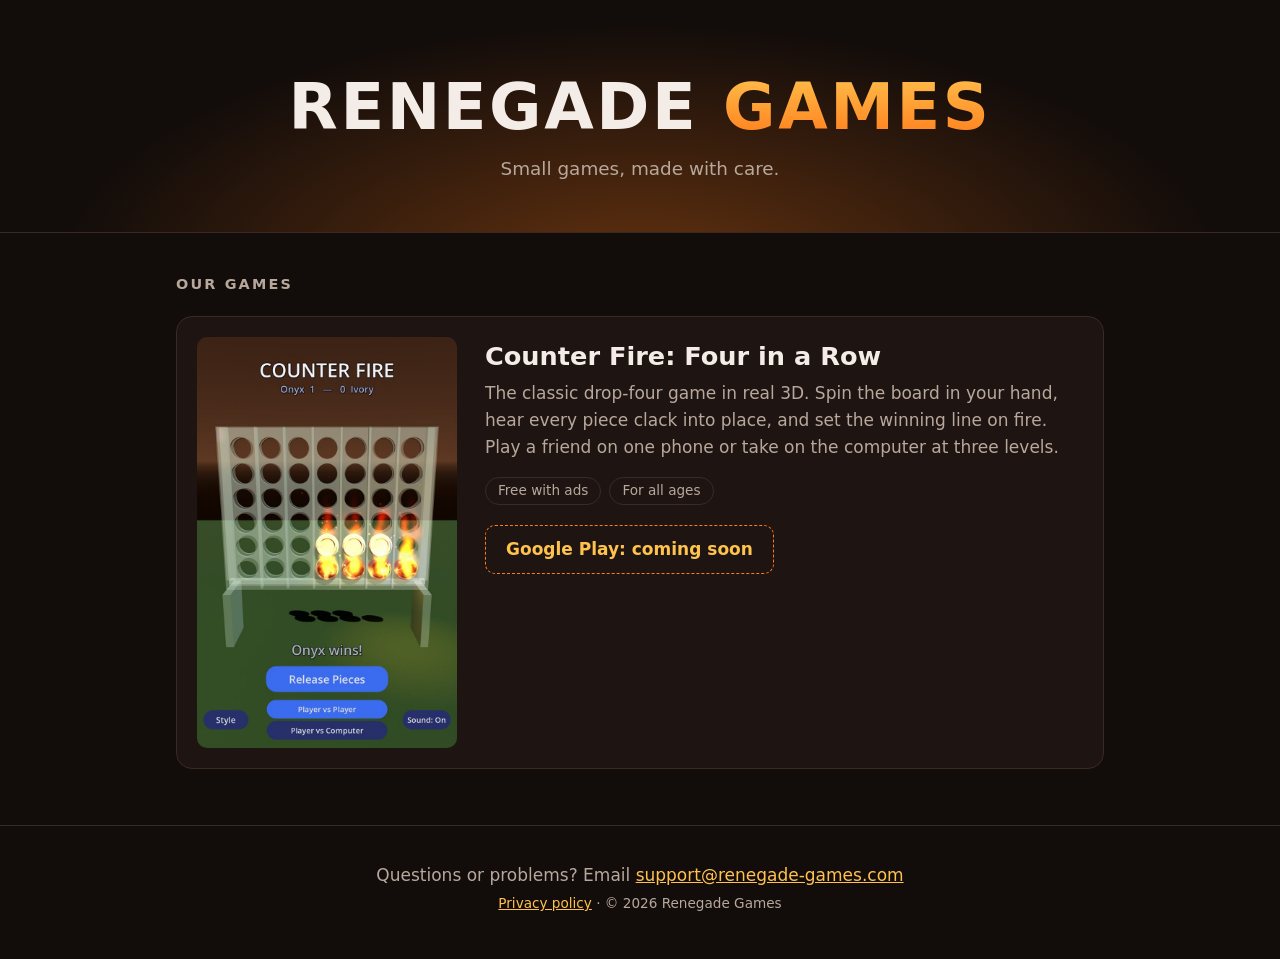
==== index.html @ 84af5c5f "Renegade Games one-page site with privacy policy Co-Authored-By: Claude Opus 5.5 <noreply@anthropic." ====
<!doctype html>
<html lang="en">
<head>
<meta charset="utf-8">
<meta name="viewport" content="width=device-width, initial-scale=1">
<title>Renegade Games</title>
<meta name="description" content="Renegade Games makes small, polished games for phones. Home of Counter Fire: Four in a Row.">
<link rel="stylesheet" href="style.css">
</head>
<body>
<header class="hero">
  <h1>Renegade <span>Games</span></h1>
  <p>Small games, made with care.</p>
</header>

<main>
  <h2 class="section-title">Our games</h2>
  <div class="games">
    <article class="game">
      <img src="images/counter-fire.jpg" width="720" height="1138"
           alt="Counter Fire: a glass Four in a Row board with the winning line of pieces on fire">
      <div class="game-body">
        <h3>Counter Fire: Four in a Row</h3>
        <p>
          The classic drop-four game in real 3D. Spin the board in your hand, hear every piece clack
          into place, and set the winning line on fire. Play a friend on one phone or take on the
          computer at three levels.
        </p>
        <ul class="tags">
          <li>Free with ads</li>
          <li>For all ages</li>
        </ul>
        <div class="stores">
          <span class="store soon">Google Play: coming soon</span>
        </div>
      </div>
    </article>
  </div>
</main>

<footer>
  <p>Questions or problems? Email <a href="mailto:support@renegade-games.com">support@renegade-games.com</a></p>
  <p class="small"><a href="privacy.html">Privacy policy</a> · © 2026 Renegade Games</p>
</footer>
</body>
</html>
---- style.css ----
:root {
  --bg: #120c0a;
  --panel: #1e1512;
  --line: #3a2a22;
  --text: #f4ece6;
  --muted: #b8a89c;
  --fire: #ff7a1a;
  --fire-hot: #ffc24d;
}

* { box-sizing: border-box; }

body {
  margin: 0;
  background: var(--bg);
  color: var(--text);
  font: 17px/1.6 system-ui, -apple-system, "Segoe UI", Roboto, sans-serif;
}

a { color: var(--fire-hot); }

.hero {
  padding: 72px 16px 48px;
  text-align: center;
  background: radial-gradient(ellipse at 50% 120%, rgba(255, 122, 26, 0.35), transparent 65%);
  border-bottom: 1px solid var(--line);
}

.hero h1 {
  margin: 0;
  font-size: clamp(2.4rem, 8vw, 4rem);
  letter-spacing: 0.04em;
  text-transform: uppercase;
  line-height: 1.1;
}

.hero h1 span {
  background: linear-gradient(180deg, var(--fire-hot), var(--fire));
  -webkit-background-clip: text;
  background-clip: text;
  color: transparent;
}

.hero p { margin: 12px 0 0; color: var(--muted); font-size: 1.15rem; }

main { max-width: 960px; margin: 0 auto; padding: 40px 16px 56px; }

.section-title {
  margin: 0 0 20px;
  font-size: 0.9rem;
  letter-spacing: 0.15em;
  text-transform: uppercase;
  color: var(--muted);
}

.games { display: grid; gap: 24px; }

.game {
  display: grid;
  grid-template-columns: minmax(0, 260px) 1fr;
  gap: 28px;
  padding: 20px;
  background: var(--panel);
  border: 1px solid var(--line);
  border-radius: 16px;
}

.game img {
  width: 100%;
  height: auto;
  border-radius: 10px;
  display: block;
}

.game h3 { margin: 4px 0 8px; font-size: 1.6rem; line-height: 1.2; }
.game p { margin: 0 0 16px; color: var(--muted); }

.tags { display: flex; flex-wrap: wrap; gap: 8px; margin: 0 0 20px; padding: 0; list-style: none; }
.tags li {
  padding: 2px 12px;
  border: 1px solid var(--line);
  border-radius: 999px;
  font-size: 0.85rem;
  color: var(--muted);
}

.stores { display: flex; flex-wrap: wrap; gap: 12px; }
.store {
  display: inline-block;
  padding: 10px 20px;
  border-radius: 10px;
  font-weight: 600;
  text-decoration: none;
  background: linear-gradient(180deg, var(--fire-hot), var(--fire));
  color: #1a0d05;
}
.store.soon {
  background: transparent;
  border: 1px dashed var(--fire);
  color: var(--fire-hot);
}

footer {
  padding: 32px 16px 40px;
  text-align: center;
  border-top: 1px solid var(--line);
  color: var(--muted);
}
footer p { margin: 4px 0; }
.small { font-size: 0.85rem; }

/* Privacy policy page */
.doc { max-width: 720px; margin: 0 auto; padding: 40px 16px 56px; }
.doc h1 { font-size: 2rem; line-height: 1.2; margin: 0 0 4px; }
.doc h2 { font-size: 1.2rem; margin: 32px 0 8px; color: var(--fire-hot); }
.doc p, .doc li { color: var(--muted); }
.doc .back { display: inline-block; margin-bottom: 24px; }

@media (max-width: 640px) {
  .game { grid-template-columns: 1fr; }
  .game img { max-width: 280px; margin: 0 auto; }
}
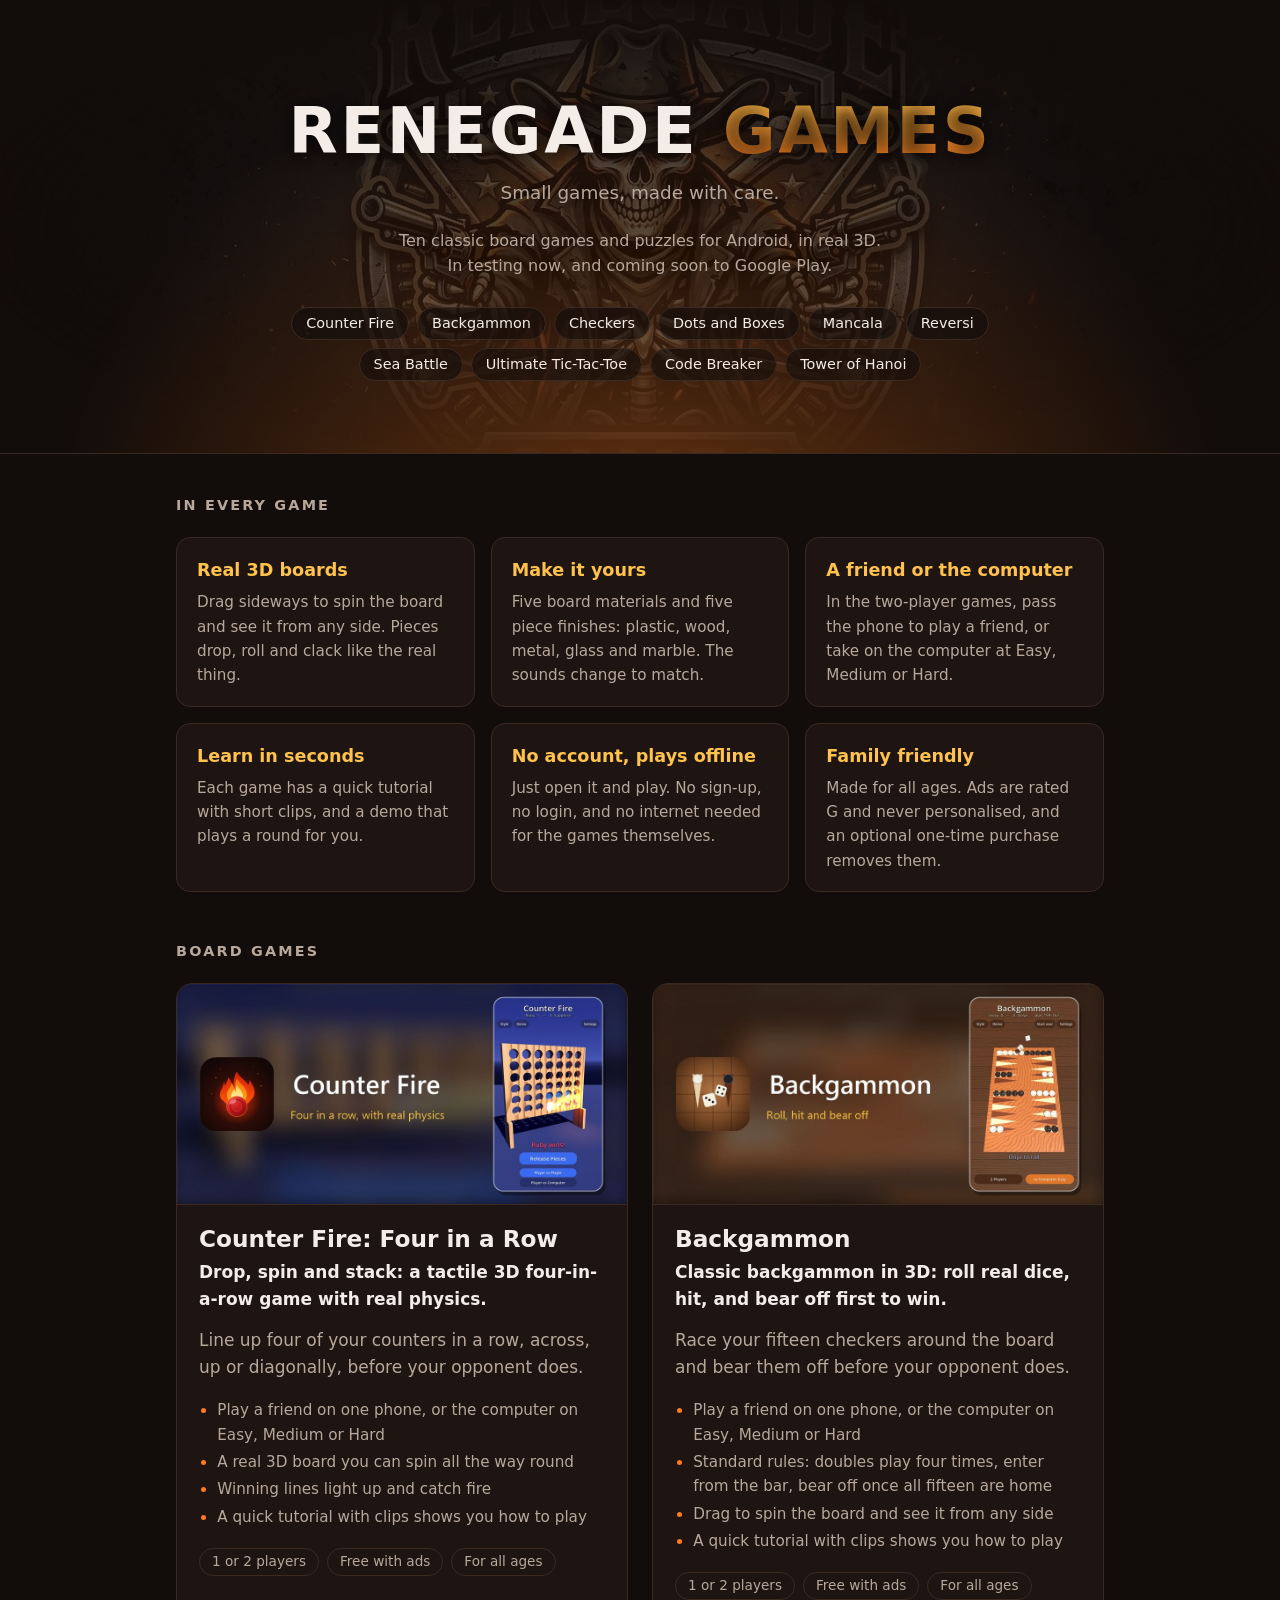
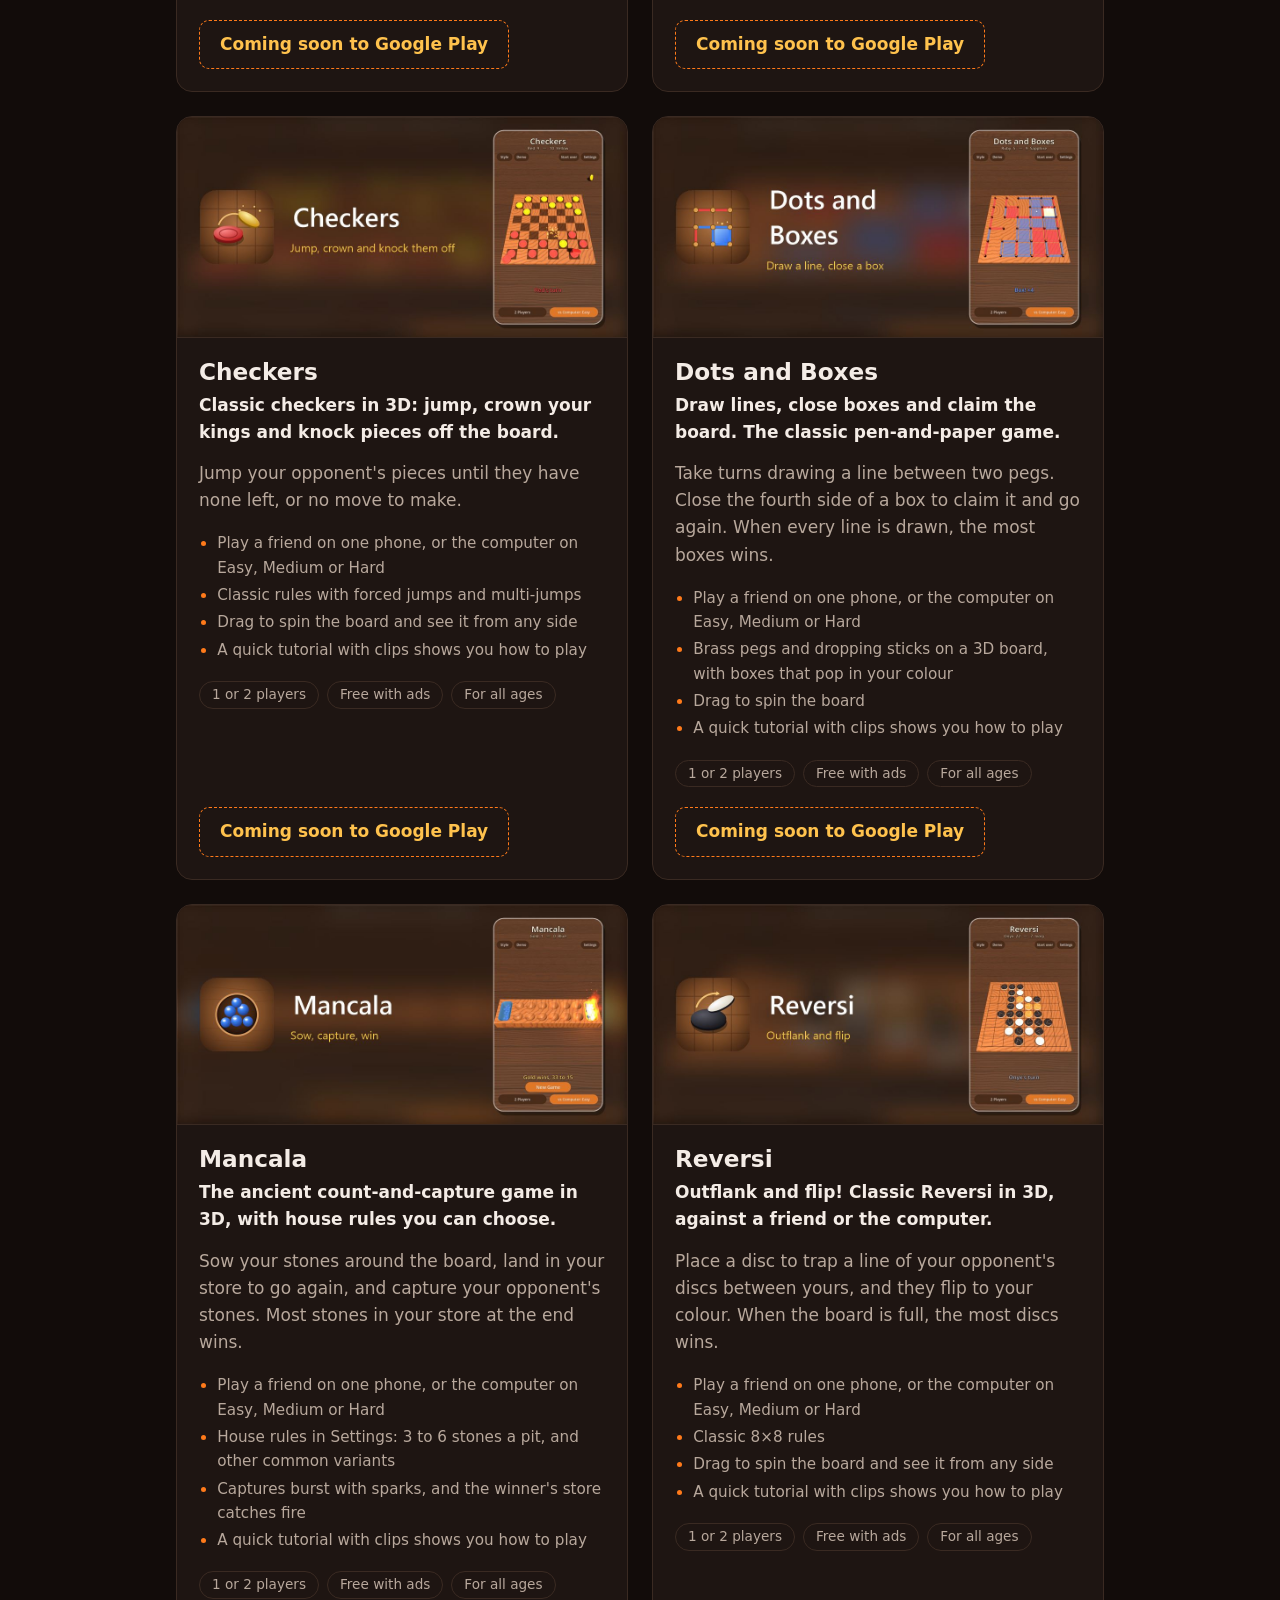
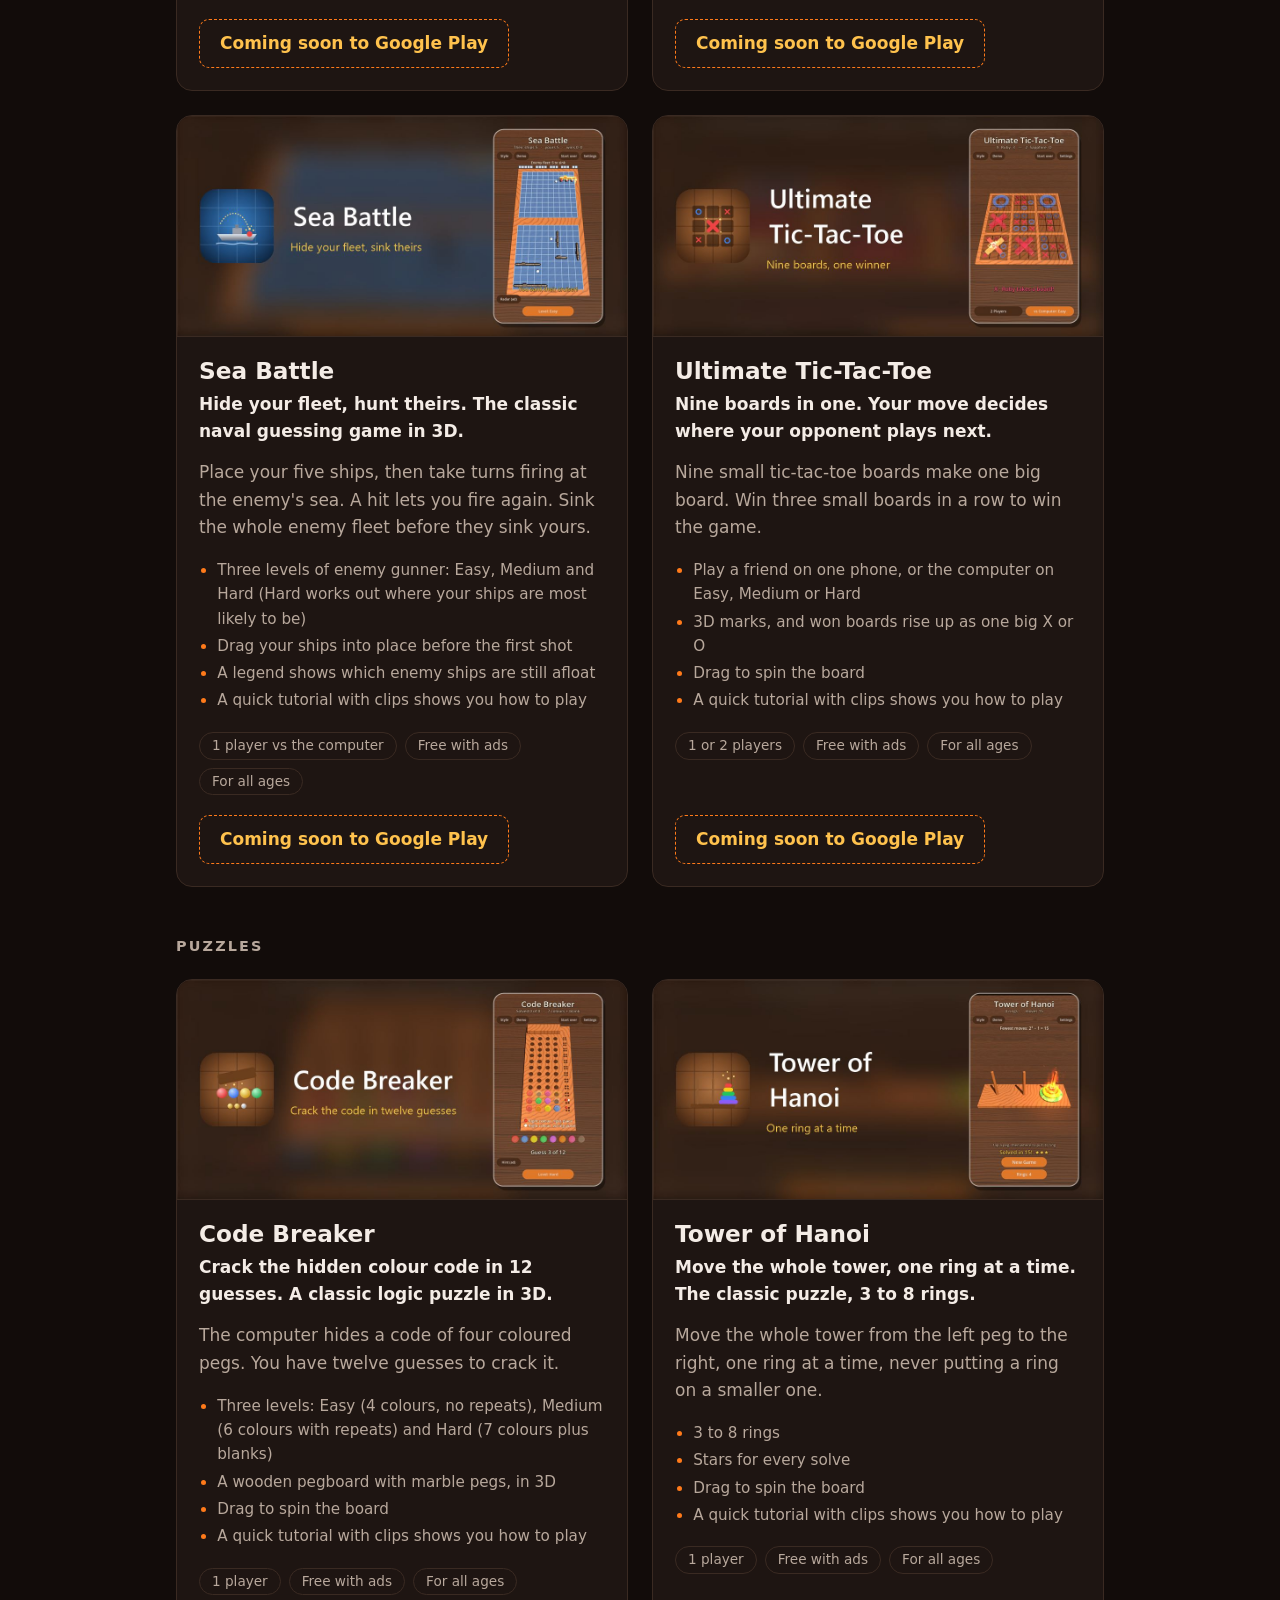
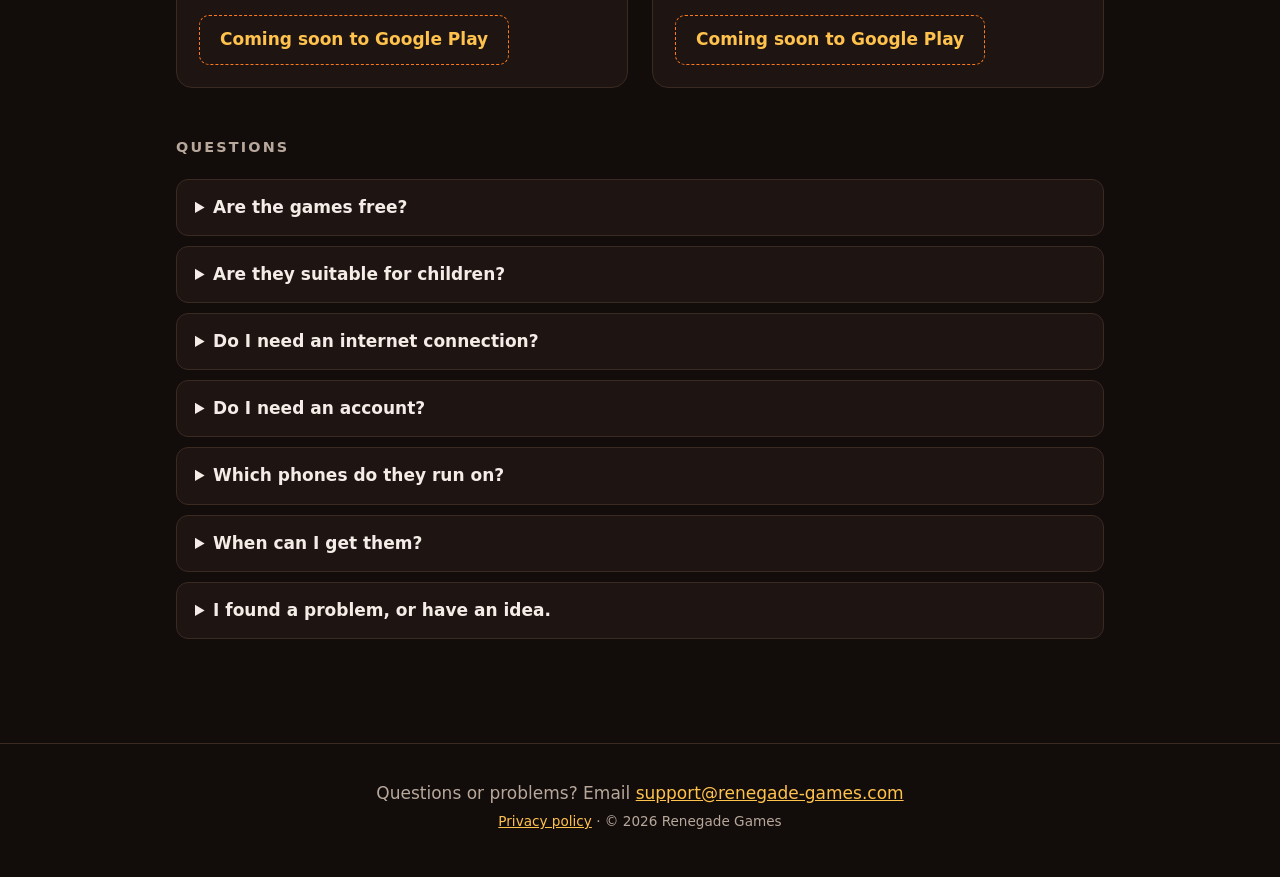
==== commit 5991660e: "All ten games on the home page, what every game shares, and a FAQ The page is built from the Play li" ====
--- a/index.html
+++ b/index.html
@@ -4,38 +4,283 @@
 <meta charset="utf-8">
 <meta name="viewport" content="width=device-width, initial-scale=1">
 <title>Renegade Games</title>
-<meta name="description" content="Renegade Games makes small, polished games for phones. Home of Counter Fire: Four in a Row.">
+<meta name="description" content="Renegade Games makes classic board games and puzzles for Android phones, in real 3D: Counter Fire, Backgammon, Checkers, Mancala, Reversi and more. Free, for all ages, and they play offline.">
+<meta property="og:title" content="Renegade Games">
+<meta property="og:description" content="Ten classic board games and puzzles for Android, in real 3D. Free, for all ages.">
+<meta property="og:image" content="https://renegade-games.com/images/renegade-games-backdrop.jpg">
+<meta property="og:url" content="https://renegade-games.com/">
 <link rel="stylesheet" href="style.css">
 </head>
 <body>
 <header class="hero">
   <h1>Renegade <span>Games</span></h1>
   <p>Small games, made with care.</p>
+  <p class="hero-note">Ten classic board games and puzzles for Android, in real 3D.<br>In testing now, and coming soon to Google Play.</p>
+  <nav class="jump" aria-label="Jump to a game">
+    <a href="#counter-fire">Counter Fire</a>
+    <a href="#backgammon">Backgammon</a>
+    <a href="#checkers">Checkers</a>
+    <a href="#dots-and-boxes">Dots and Boxes</a>
+    <a href="#mancala">Mancala</a>
+    <a href="#reversi">Reversi</a>
+    <a href="#sea-battle">Sea Battle</a>
+    <a href="#ultimate-tic-tac-toe">Ultimate Tic-Tac-Toe</a>
+    <a href="#code-breaker">Code Breaker</a>
+    <a href="#tower-of-hanoi">Tower of Hanoi</a>
+  </nav>
 </header>
 
 <main>
-  <h2 class="section-title">Our games</h2>
+  <section class="shared" aria-labelledby="shared-title">
+    <h2 class="section-title" id="shared-title">In every game</h2>
+    <div class="features">
+      <div><h3>Real 3D boards</h3><p>Drag sideways to spin the board and see it from any side. Pieces drop, roll and clack like the real thing.</p></div>
+      <div><h3>Make it yours</h3><p>Five board materials and five piece finishes: plastic, wood, metal, glass and marble. The sounds change to match.</p></div>
+      <div><h3>A friend or the computer</h3><p>In the two-player games, pass the phone to play a friend, or take on the computer at Easy, Medium or Hard.</p></div>
+      <div><h3>Learn in seconds</h3><p>Each game has a quick tutorial with short clips, and a demo that plays a round for you.</p></div>
+      <div><h3>No account, plays offline</h3><p>Just open it and play. No sign-up, no login, and no internet needed for the games themselves.</p></div>
+      <div><h3>Family friendly</h3><p>Made for all ages. Ads are rated G and never personalised, and an optional one-time purchase removes them.</p></div>
+    </div>
+  </section>
+
+  <h2 class="section-title" id="board-games">Board games</h2>
   <div class="games">
-    <article class="game">
-      <img src="images/counter-fire.jpg" width="720" height="1138"
-           alt="Counter Fire: a glass Four in a Row board with the winning line of pieces on fire">
+    <article class="game" id="counter-fire">
+      <img src="images/counter-fire-banner.jpg" width="1024" height="500" alt="Counter Fire: Four in a Row: the game's icon beside a phone showing it">
       <div class="game-body">
         <h3>Counter Fire: Four in a Row</h3>
-        <p>
-          The classic drop-four game in real 3D. Spin the board in your hand, hear every piece clack
-          into place, and set the winning line on fire. Play a friend on one phone or take on the
-          computer at three levels.
-        </p>
-        <ul class="tags">
-          <li>Free with ads</li>
-          <li>For all ages</li>
-        </ul>
-        <div class="stores">
-          <span class="store soon">Google Play: coming soon</span>
-        </div>
+        <p class="lead">Drop, spin and stack: a tactile 3D four-in-a-row game with real physics.</p>
+        <p>Line up four of your counters in a row, across, up or diagonally, before your opponent does.</p>
+        <ul class="points">
+          <li>Play a friend on one phone, or the computer on Easy, Medium or Hard</li>
+          <li>A real 3D board you can spin all the way round</li>
+          <li>Winning lines light up and catch fire</li>
+          <li>A quick tutorial with clips shows you how to play</li>
+        </ul>
+        <ul class="tags">
+          <li>1 or 2 players</li>
+          <li>Free with ads</li>
+          <li>For all ages</li>
+        </ul>
+        <div class="stores"><span class="store soon">Coming soon to Google Play</span></div>
+      </div>
+    </article>
+    <article class="game" id="backgammon">
+      <img src="images/backgammon-banner.jpg" width="1024" height="500" loading="lazy" alt="Backgammon: the game's icon beside a phone showing it">
+      <div class="game-body">
+        <h3>Backgammon</h3>
+        <p class="lead">Classic backgammon in 3D: roll real dice, hit, and bear off first to win.</p>
+        <p>Race your fifteen checkers around the board and bear them off before your opponent does.</p>
+        <ul class="points">
+          <li>Play a friend on one phone, or the computer on Easy, Medium or Hard</li>
+          <li>Standard rules: doubles play four times, enter from the bar, bear off once all fifteen are home</li>
+          <li>Drag to spin the board and see it from any side</li>
+          <li>A quick tutorial with clips shows you how to play</li>
+        </ul>
+        <ul class="tags">
+          <li>1 or 2 players</li>
+          <li>Free with ads</li>
+          <li>For all ages</li>
+        </ul>
+        <div class="stores"><span class="store soon">Coming soon to Google Play</span></div>
+      </div>
+    </article>
+    <article class="game" id="checkers">
+      <img src="images/checkers-banner.jpg" width="1024" height="500" loading="lazy" alt="Checkers: the game's icon beside a phone showing it">
+      <div class="game-body">
+        <h3>Checkers</h3>
+        <p class="lead">Classic checkers in 3D: jump, crown your kings and knock pieces off the board.</p>
+        <p>Jump your opponent&#39;s pieces until they have none left, or no move to make.</p>
+        <ul class="points">
+          <li>Play a friend on one phone, or the computer on Easy, Medium or Hard</li>
+          <li>Classic rules with forced jumps and multi-jumps</li>
+          <li>Drag to spin the board and see it from any side</li>
+          <li>A quick tutorial with clips shows you how to play</li>
+        </ul>
+        <ul class="tags">
+          <li>1 or 2 players</li>
+          <li>Free with ads</li>
+          <li>For all ages</li>
+        </ul>
+        <div class="stores"><span class="store soon">Coming soon to Google Play</span></div>
+      </div>
+    </article>
+    <article class="game" id="dots-and-boxes">
+      <img src="images/dots-and-boxes-banner.jpg" width="1024" height="500" loading="lazy" alt="Dots and Boxes: the game's icon beside a phone showing it">
+      <div class="game-body">
+        <h3>Dots and Boxes</h3>
+        <p class="lead">Draw lines, close boxes and claim the board. The classic pen-and-paper game.</p>
+        <p>Take turns drawing a line between two pegs. Close the fourth side of a box to claim it and go again. When every line is drawn, the most boxes wins.</p>
+        <ul class="points">
+          <li>Play a friend on one phone, or the computer on Easy, Medium or Hard</li>
+          <li>Brass pegs and dropping sticks on a 3D board, with boxes that pop in your colour</li>
+          <li>Drag to spin the board</li>
+          <li>A quick tutorial with clips shows you how to play</li>
+        </ul>
+        <ul class="tags">
+          <li>1 or 2 players</li>
+          <li>Free with ads</li>
+          <li>For all ages</li>
+        </ul>
+        <div class="stores"><span class="store soon">Coming soon to Google Play</span></div>
+      </div>
+    </article>
+    <article class="game" id="mancala">
+      <img src="images/mancala-banner.jpg" width="1024" height="500" loading="lazy" alt="Mancala: the game's icon beside a phone showing it">
+      <div class="game-body">
+        <h3>Mancala</h3>
+        <p class="lead">The ancient count-and-capture game in 3D, with house rules you can choose.</p>
+        <p>Sow your stones around the board, land in your store to go again, and capture your opponent&#39;s stones. Most stones in your store at the end wins.</p>
+        <ul class="points">
+          <li>Play a friend on one phone, or the computer on Easy, Medium or Hard</li>
+          <li>House rules in Settings: 3 to 6 stones a pit, and other common variants</li>
+          <li>Captures burst with sparks, and the winner&#39;s store catches fire</li>
+          <li>A quick tutorial with clips shows you how to play</li>
+        </ul>
+        <ul class="tags">
+          <li>1 or 2 players</li>
+          <li>Free with ads</li>
+          <li>For all ages</li>
+        </ul>
+        <div class="stores"><span class="store soon">Coming soon to Google Play</span></div>
+      </div>
+    </article>
+    <article class="game" id="reversi">
+      <img src="images/reversi-banner.jpg" width="1024" height="500" loading="lazy" alt="Reversi: the game's icon beside a phone showing it">
+      <div class="game-body">
+        <h3>Reversi</h3>
+        <p class="lead">Outflank and flip! Classic Reversi in 3D, against a friend or the computer.</p>
+        <p>Place a disc to trap a line of your opponent&#39;s discs between yours, and they flip to your colour. When the board is full, the most discs wins.</p>
+        <ul class="points">
+          <li>Play a friend on one phone, or the computer on Easy, Medium or Hard</li>
+          <li>Classic 8&#215;8 rules</li>
+          <li>Drag to spin the board and see it from any side</li>
+          <li>A quick tutorial with clips shows you how to play</li>
+        </ul>
+        <ul class="tags">
+          <li>1 or 2 players</li>
+          <li>Free with ads</li>
+          <li>For all ages</li>
+        </ul>
+        <div class="stores"><span class="store soon">Coming soon to Google Play</span></div>
+      </div>
+    </article>
+    <article class="game" id="sea-battle">
+      <img src="images/sea-battle-banner.jpg" width="1024" height="500" loading="lazy" alt="Sea Battle: the game's icon beside a phone showing it">
+      <div class="game-body">
+        <h3>Sea Battle</h3>
+        <p class="lead">Hide your fleet, hunt theirs. The classic naval guessing game in 3D.</p>
+        <p>Place your five ships, then take turns firing at the enemy&#39;s sea. A hit lets you fire again. Sink the whole enemy fleet before they sink yours.</p>
+        <ul class="points">
+          <li>Three levels of enemy gunner: Easy, Medium and Hard (Hard works out where your ships are most likely to be)</li>
+          <li>Drag your ships into place before the first shot</li>
+          <li>A legend shows which enemy ships are still afloat</li>
+          <li>A quick tutorial with clips shows you how to play</li>
+        </ul>
+        <ul class="tags">
+          <li>1 player vs the computer</li>
+          <li>Free with ads</li>
+          <li>For all ages</li>
+        </ul>
+        <div class="stores"><span class="store soon">Coming soon to Google Play</span></div>
+      </div>
+    </article>
+    <article class="game" id="ultimate-tic-tac-toe">
+      <img src="images/ultimate-tic-tac-toe-banner.jpg" width="1024" height="500" loading="lazy" alt="Ultimate Tic-Tac-Toe: the game's icon beside a phone showing it">
+      <div class="game-body">
+        <h3>Ultimate Tic-Tac-Toe</h3>
+        <p class="lead">Nine boards in one. Your move decides where your opponent plays next.</p>
+        <p>Nine small tic-tac-toe boards make one big board. Win three small boards in a row to win the game.</p>
+        <ul class="points">
+          <li>Play a friend on one phone, or the computer on Easy, Medium or Hard</li>
+          <li>3D marks, and won boards rise up as one big X or O</li>
+          <li>Drag to spin the board</li>
+          <li>A quick tutorial with clips shows you how to play</li>
+        </ul>
+        <ul class="tags">
+          <li>1 or 2 players</li>
+          <li>Free with ads</li>
+          <li>For all ages</li>
+        </ul>
+        <div class="stores"><span class="store soon">Coming soon to Google Play</span></div>
       </div>
     </article>
   </div>
+  <h2 class="section-title" id="puzzles">Puzzles</h2>
+  <div class="games">
+    <article class="game" id="code-breaker">
+      <img src="images/code-breaker-banner.jpg" width="1024" height="500" loading="lazy" alt="Code Breaker: the game's icon beside a phone showing it">
+      <div class="game-body">
+        <h3>Code Breaker</h3>
+        <p class="lead">Crack the hidden colour code in 12 guesses. A classic logic puzzle in 3D.</p>
+        <p>The computer hides a code of four coloured pegs. You have twelve guesses to crack it.</p>
+        <ul class="points">
+          <li>Three levels: Easy (4 colours, no repeats), Medium (6 colours with repeats) and Hard (7 colours plus blanks)</li>
+          <li>A wooden pegboard with marble pegs, in 3D</li>
+          <li>Drag to spin the board</li>
+          <li>A quick tutorial with clips shows you how to play</li>
+        </ul>
+        <ul class="tags">
+          <li>1 player</li>
+          <li>Free with ads</li>
+          <li>For all ages</li>
+        </ul>
+        <div class="stores"><span class="store soon">Coming soon to Google Play</span></div>
+      </div>
+    </article>
+    <article class="game" id="tower-of-hanoi">
+      <img src="images/tower-of-hanoi-banner.jpg" width="1024" height="500" loading="lazy" alt="Tower of Hanoi: the game's icon beside a phone showing it">
+      <div class="game-body">
+        <h3>Tower of Hanoi</h3>
+        <p class="lead">Move the whole tower, one ring at a time. The classic puzzle, 3 to 8 rings.</p>
+        <p>Move the whole tower from the left peg to the right, one ring at a time, never putting a ring on a smaller one.</p>
+        <ul class="points">
+          <li>3 to 8 rings</li>
+          <li>Stars for every solve</li>
+          <li>Drag to spin the board</li>
+          <li>A quick tutorial with clips shows you how to play</li>
+        </ul>
+        <ul class="tags">
+          <li>1 player</li>
+          <li>Free with ads</li>
+          <li>For all ages</li>
+        </ul>
+        <div class="stores"><span class="store soon">Coming soon to Google Play</span></div>
+      </div>
+    </article>
+  </div>
+
+  <section class="faq" aria-labelledby="faq-title">
+    <h2 class="section-title" id="faq-title">Questions</h2>
+    <details>
+      <summary>Are the games free?</summary>
+      <p>Yes. Every game is free to download and play. There's an ad between games now and then; you can remove all ads from a game with an optional one-time purchase in its Settings. You can also leave a tip there if you'd like to support us.</p>
+    </details>
+    <details>
+      <summary>Are they suitable for children?</summary>
+      <p>Yes. The games are for all ages, and they follow Google Play's Families policy. Ads are set up for children: only family-friendly ads, never personalised. Purchases go through Google Play's own screen, which asks for a password or a parent's approval.</p>
+    </details>
+    <details>
+      <summary>Do I need an internet connection?</summary>
+      <p>No. The games play offline. Ads only appear when you're connected.</p>
+    </details>
+    <details>
+      <summary>Do I need an account?</summary>
+      <p>No. There's nothing to sign up for. Your settings are saved on your phone.</p>
+    </details>
+    <details>
+      <summary>Which phones do they run on?</summary>
+      <p>Android phones, through Google Play. They're built for phones held upright.</p>
+    </details>
+    <details>
+      <summary>When can I get them?</summary>
+      <p>The games are being tested now and will arrive on Google Play soon. Each game's button on this page will link straight to it.</p>
+    </details>
+    <details>
+      <summary>I found a problem, or have an idea.</summary>
+      <p>We'd love to hear it. Email <a href="mailto:support@renegade-games.com">support@renegade-games.com</a> and tell us which game and what happened.</p>
+    </details>
+  </section>
 </main>
 
 <footer>
@@ -43,4 +288,4 @@
   <p class="small"><a href="privacy.html">Privacy policy</a> · © 2026 Renegade Games</p>
 </footer>
 </body>
-</html>
+</html>
--- a/style.css
+++ b/style.css
@@ -20,11 +20,28 @@
 a { color: var(--fire-hot); }
 
 .hero {
-  padding: 72px 16px 48px;
+  position: relative;
+  isolation: isolate;
+  overflow: hidden;
+  padding: 96px 16px 72px;
   text-align: center;
   background: radial-gradient(ellipse at 50% 120%, rgba(255, 122, 26, 0.35), transparent 65%);
   border-bottom: 1px solid var(--line);
 }
+
+/* The studio logo, faded behind the heading and melting into the page at the edges. */
+.hero::before {
+  content: "";
+  position: absolute;
+  inset: 0;
+  z-index: -1;
+  background: url("images/renegade-games-backdrop.jpg") center / cover no-repeat;
+  opacity: 0.22;
+  -webkit-mask-image: radial-gradient(ellipse at center, #000 35%, transparent 75%);
+  mask-image: radial-gradient(ellipse at center, #000 35%, transparent 75%);
+}
+
+.hero h1, .hero p { text-shadow: 0 2px 18px rgba(0, 0, 0, 0.85); }
 
 .hero h1 {
   margin: 0;
@@ -53,27 +70,87 @@
   color: var(--muted);
 }
 
-.games { display: grid; gap: 24px; }
+.hero-note { font-size: 1rem !important; margin-top: 20px !important; }
+
+.jump {
+  display: flex;
+  flex-wrap: wrap;
+  justify-content: center;
+  gap: 8px;
+  max-width: 760px;
+  margin: 28px auto 0;
+}
+.jump a {
+  padding: 4px 14px;
+  border: 1px solid var(--line);
+  border-radius: 999px;
+  background: rgba(18, 12, 10, 0.6);
+  color: var(--text);
+  font-size: 0.9rem;
+  text-decoration: none;
+}
+.jump a:hover, .jump a:focus-visible { border-color: var(--fire); color: var(--fire-hot); }
+
+main section, main .games { margin-bottom: 48px; }
+main > .section-title { margin-top: 8px; }
+
+.features {
+  display: grid;
+  grid-template-columns: repeat(auto-fit, minmax(260px, 1fr));
+  gap: 16px;
+}
+.features div {
+  padding: 18px 20px;
+  background: var(--panel);
+  border: 1px solid var(--line);
+  border-radius: 14px;
+}
+.features h3 { margin: 0 0 6px; font-size: 1.1rem; color: var(--fire-hot); }
+.features p { margin: 0; color: var(--muted); font-size: 0.95rem; }
+
+.games {
+  display: grid;
+  grid-template-columns: repeat(auto-fit, minmax(min(100%, 420px), 1fr));
+  gap: 24px;
+}
 
 .game {
-  display: grid;
-  grid-template-columns: minmax(0, 260px) 1fr;
-  gap: 28px;
-  padding: 20px;
+  display: flex;
+  flex-direction: column;
   background: var(--panel);
   border: 1px solid var(--line);
   border-radius: 16px;
+  overflow: hidden;
+  scroll-margin-top: 16px;
 }
 
 .game img {
   width: 100%;
   height: auto;
-  border-radius: 10px;
   display: block;
+  border-bottom: 1px solid var(--line);
 }
 
-.game h3 { margin: 4px 0 8px; font-size: 1.6rem; line-height: 1.2; }
-.game p { margin: 0 0 16px; color: var(--muted); }
+.game-body { display: flex; flex-direction: column; flex: 1; padding: 20px 22px 22px; }
+.game-body .stores { margin-top: auto; }
+
+.game h3 { margin: 0 0 6px; font-size: 1.45rem; line-height: 1.2; }
+.game p { margin: 0 0 14px; color: var(--muted); }
+.game .lead { color: var(--text); font-weight: 600; }
+
+.points { margin: 0 0 16px; padding-left: 1.2em; color: var(--muted); font-size: 0.95rem; }
+.points li { margin: 3px 0; }
+.points li::marker { color: var(--fire); }
+
+.faq details {
+  border: 1px solid var(--line);
+  border-radius: 12px;
+  background: var(--panel);
+  margin-bottom: 10px;
+}
+.faq summary { cursor: pointer; padding: 14px 18px; font-weight: 600; }
+.faq summary:focus-visible { outline: 2px solid var(--fire); outline-offset: 2px; border-radius: 12px; }
+.faq details p { margin: 0; padding: 0 18px 16px; color: var(--muted); }
 
 .tags { display: flex; flex-wrap: wrap; gap: 8px; margin: 0 0 20px; padding: 0; list-style: none; }
 .tags li {
@@ -117,6 +194,6 @@
 .doc .back { display: inline-block; margin-bottom: 24px; }
 
 @media (max-width: 640px) {
-  .game { grid-template-columns: 1fr; }
-  .game img { max-width: 280px; margin: 0 auto; }
+  .hero { padding: 72px 16px 48px; }
+  .game-body { padding: 16px 16px 18px; }
 }
